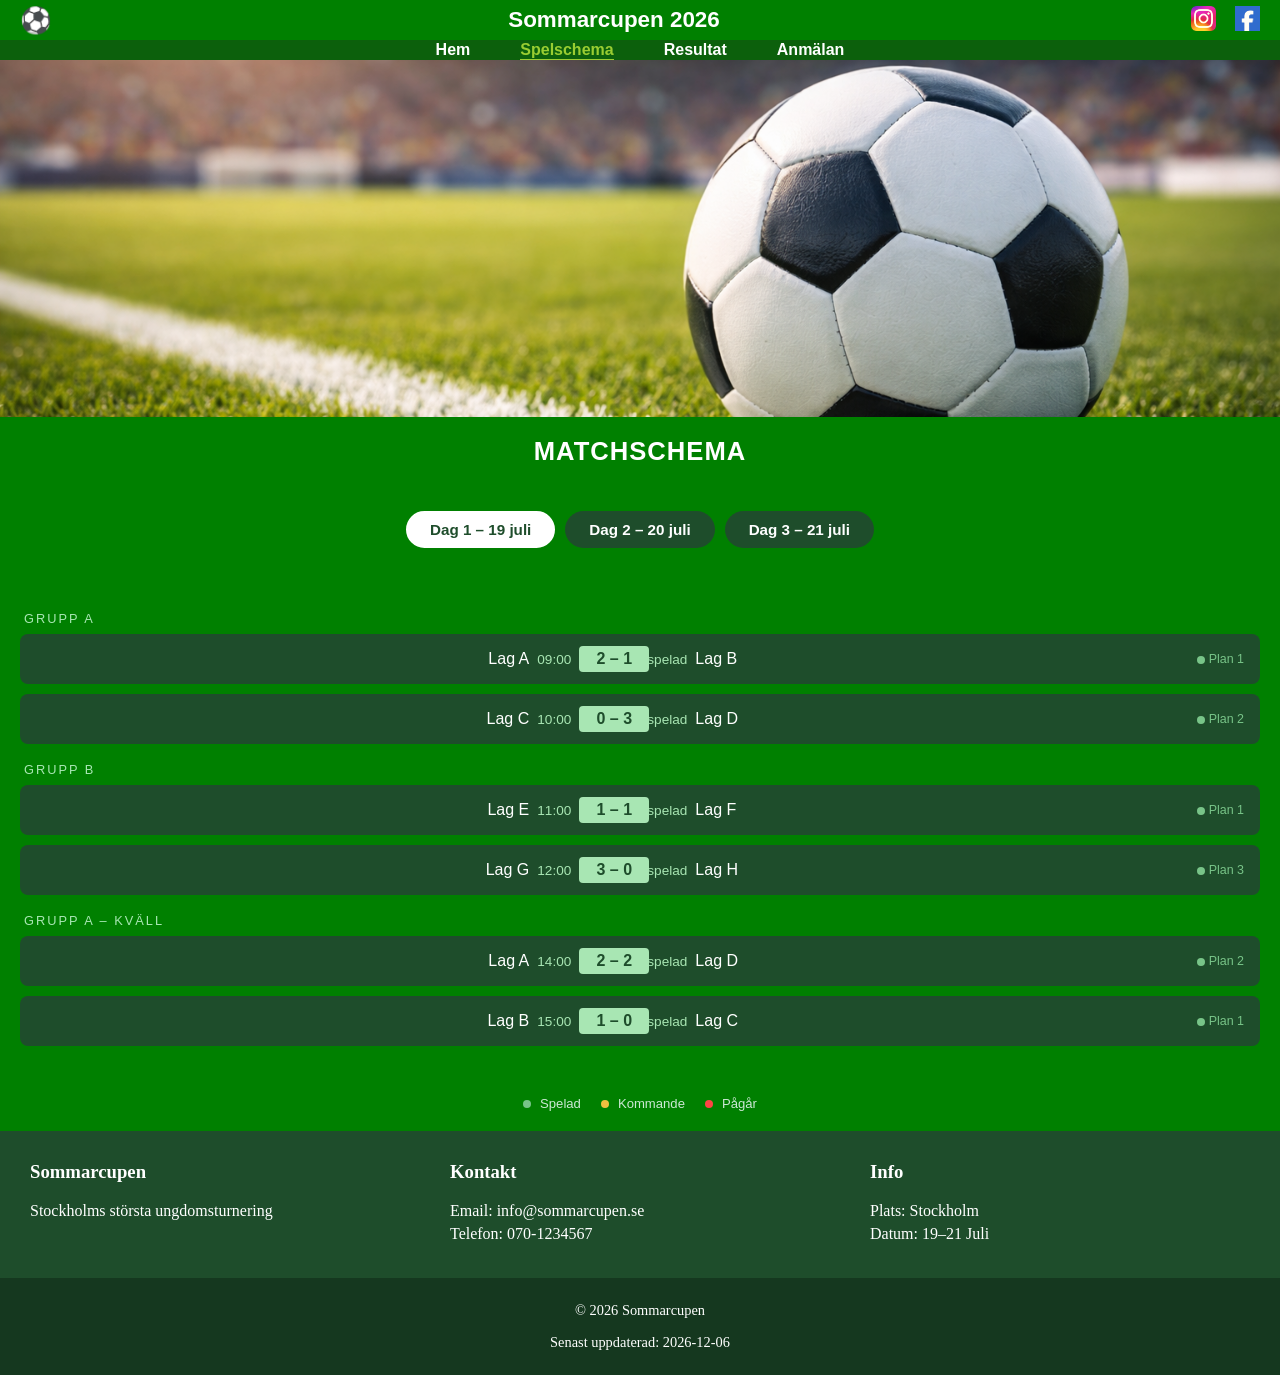
==== schema.html @ 9f5ed7e9 "sidan 2" ====
<!DOCTYPE html>
<html lang="sv">
<head>
  <meta charset="UTF-8">
  <meta name="viewport" content="width=device-width, initial-scale=1.0">
  <link rel="stylesheet" href="css/style.css">
  <link rel="stylesheet" href="css/schema.css">
  <title>Spelschema – Sommarcupen 2026</title>
</head>
<body>
<div id="container">

  <header>
    <div class="logo">⚽</div>
    <h1>Sommarcupen 2026</h1>
    <div class="social">
      <img src="img/Instagram_logo_2022.svg.webp" alt="Instagram">
      <img src="img/unnamed.webp" alt="Social">
    </div>
  </header>

  <nav>
    <ul>
      <li><a href="index.html">Hem</a></li>
      <li><a href="schema.html" class="active">Spelschema</a></li>
      <li><a href="resultat.html">Resultat</a></li>
      <li><a href="anmalan.html">Anmälan</a></li>
    </ul>
  </nav>

  <main>
    
  </main>

  <section class="info-section">
    <h2 class="schema-title">Matchschema</h2>

    <div class="tabs">
      <button class="tab-btn active" data-day="dag1">Dag 1 – 19 juli</button>
      <button class="tab-btn"        data-day="dag2">Dag 2 – 20 juli</button>
      <button class="tab-btn"        data-day="dag3">Dag 3 – 21 juli</button>
    </div>

    
    <div id="dag1" class="day-panel visible">

      <p class="group-label">Grupp A</p>

      <div class="match-row">
        <span class="team-home">Lag A</span>
        <span class="match-time">09:00</span>
        <span class="score-badge">2 – 1</span>
        <span class="match-time">spelad</span>
        <span class="team-away">Lag B</span>
        <span class="field-badge"><span class="status played"></span>Plan 1</span>
      </div>

      <div class="match-row">
        <span class="team-home">Lag C</span>
        <span class="match-time">10:00</span>
        <span class="score-badge">0 – 3</span>
        <span class="match-time">spelad</span>
        <span class="team-away">Lag D</span>
        <span class="field-badge"><span class="status played"></span>Plan 2</span>
      </div>

      <p class="group-label">Grupp B</p>

      <div class="match-row">
        <span class="team-home">Lag E</span>
        <span class="match-time">11:00</span>
        <span class="score-badge">1 – 1</span>
        <span class="match-time">spelad</span>
        <span class="team-away">Lag F</span>
        <span class="field-badge"><span class="status played"></span>Plan 1</span>
      </div>

      <div class="match-row">
        <span class="team-home">Lag G</span>
        <span class="match-time">12:00</span>
        <span class="score-badge">3 – 0</span>
        <span class="match-time">spelad</span>
        <span class="team-away">Lag H</span>
        <span class="field-badge"><span class="status played"></span>Plan 3</span>
      </div>

      <p class="group-label">Grupp A – kväll</p>

      <div class="match-row">
        <span class="team-home">Lag A</span>
        <span class="match-time">14:00</span>
        <span class="score-badge">2 – 2</span>
        <span class="match-time">spelad</span>
        <span class="team-away">Lag D</span>
        <span class="field-badge"><span class="status played"></span>Plan 2</span>
      </div>

      <div class="match-row">
        <span class="team-home">Lag B</span>
        <span class="match-time">15:00</span>
        <span class="score-badge">1 – 0</span>
        <span class="match-time">spelad</span>
        <span class="team-away">Lag C</span>
        <span class="field-badge"><span class="status played"></span>Plan 1</span>
      </div>

    </div>

    <div id="dag2" class="day-panel">

      <p class="group-label">Grupp B – fortsättning</p>

      <div class="match-row">
        <span class="team-home">Lag E</span>
        <span class="match-time">09:00</span>
        <span class="vs-badge">vs</span>
        <span class="match-time">kommande</span>
        <span class="team-away">Lag H</span>
        <span class="field-badge"><span class="status upcoming"></span>Plan 3</span>
      </div>

      <div class="match-row">
        <span class="team-home">Lag F</span>
        <span class="match-time">10:00</span>
        <span class="vs-badge">vs</span>
        <span class="match-time">kommande</span>
        <span class="team-away">Lag G</span>
        <span class="field-badge"><span class="status upcoming"></span>Plan 1</span>
      </div>

      <p class="group-label">Kvartsfinaler</p>

      <div class="match-row">
        <span class="team-home">Etta Grupp A</span>
        <span class="match-time">13:00</span>
        <span class="vs-badge">vs</span>
        <span class="match-time">kommande</span>
        <span class="team-away">Tvåa Grupp B</span>
        <span class="field-badge"><span class="status upcoming"></span>Plan 2</span>
      </div>

      <div class="match-row">
        <span class="team-home">Etta Grupp B</span>
        <span class="match-time">14:00</span>
        <span class="vs-badge">vs</span>
        <span class="match-time">kommande</span>
        <span class="team-away">Tvåa Grupp A</span>
        <span class="field-badge"><span class="status upcoming"></span>Plan 3</span>
      </div>

      <div class="match-row">
        <span class="team-home">Trea Grupp A</span>
        <span class="match-time">15:00</span>
        <span class="vs-badge">vs</span>
        <span class="match-time">kommande</span>
        <span class="team-away">Trea Grupp B</span>
        <span class="field-badge"><span class="status upcoming"></span>Plan 1</span>
      </div>

    </div>

   
    <div id="dag3" class="day-panel">

      <p class="group-label">Semifinaler</p>

      <div class="match-row">
        <span class="team-home">Semifinal 1</span>
        <span class="match-time">10:00</span>
        <span class="vs-badge">vs</span>
        <span class="match-time">kommande</span>
        <span class="team-away">Semifinal 2</span>
        <span class="field-badge"><span class="status upcoming"></span>Plan 1</span>
      </div>

      <div class="match-row">
        <span class="team-home">Semifinal 3</span>
        <span class="match-time">11:30</span>
        <span class="vs-badge">vs</span>
        <span class="match-time">kommande</span>
        <span class="team-away">Semifinal 4</span>
        <span class="field-badge"><span class="status upcoming"></span>Plan 2</span>
      </div>

      <p class="group-label">Bronsmatch &amp; Final</p>

      <div class="match-row">
        <span class="team-home">Bronsmatch</span>
        <span class="match-time">14:00</span>
        <span class="vs-badge">vs</span>
        <span class="match-time">kommande</span>
        <span class="team-away">Bronsmatch</span>
        <span class="field-badge"><span class="status upcoming"></span>Plan 3</span>
      </div>

      <div class="match-row final-row">
        <span class="team-home">🏆 Final</span>
        <span class="match-time">16:00</span>
        <span class="vs-badge vs-final">vs</span>
        <span class="match-time">kommande</span>
        <span class="team-away">Final 🏆</span>
        <span class="field-badge"><span class="status upcoming"></span>Huvudplan</span>
      </div>

    </div>

    <div class="legend">
      <div class="legend-item"><span class="status played"></span> Spelad</div>
      <div class="legend-item"><span class="status upcoming"></span> Kommande</div>
      <div class="legend-item"><span class="status live"></span> Pågår</div>
    </div>

  </section>

  <footer>
    <div class="footer-container">
      <div class="footer-section">
        <h3>Sommarcupen</h3>
        <p>Stockholms största ungdomsturnering</p>
      </div>
      <div class="footer-section">
        <h3>Kontakt</h3>
        <p>Email: info@sommarcupen.se</p>
        <p>Telefon: 070-1234567</p>
      </div>
      <div class="footer-section">
        <h3>Info</h3>
        <p>Plats: Stockholm</p>
        <p>Datum: 19–21 Juli</p>
      </div>
    </div>
    <div class="footer-bottom">
      <p>© <span id="year"></span> Sommarcupen</p>
      <p>Senast uppdaterad: <span id="updated"></span></p>
    </div>
  </footer>

</div>
<script src="js/main.js"></script>
</body>
</html>
---- css/style.css ----
html, body {
    margin: 0;
    padding: 0;
}

img {
    filter: sepia(40%) saturate(120%);
}


#container {
    display: grid;
    min-height: 100vh;
    grid-template-columns: 1fr 1fr 1fr;
    grid-template-rows: 40px 20px 1fr 2fr 20px;
    grid-template-areas:
        'he1 he1 he1'
        'nv  nv  nv'
        'mn  mn  mn'
        'se  se  se'
        'fo  fo  fo';
}



header {
    grid-area: he1;
    display: flex;
    justify-content: space-between;
    align-items: center;
    padding: 0 20px;
    background-color: green;
    color: white;
}

header h1 {
    margin: 0;
    font-size: 1.4rem;
    font-family: 'Franklin Gothic Medium', 'Arial Narrow', Arial, sans-serif;
}

.logo {
    font-size: 1.6rem;
}

.social img {
    width: 25px;
    height: auto;
    margin-left: 15px;
}



nav {
    grid-area: nv;
    background-color: rgb(12, 96, 12);
    display: flex;
    align-items: center;
}

nav ul {
    list-style: none;
    display: flex;
    justify-content: center;
    width: 100%;
    margin: 0;
    padding: 0;
}

nav li {
    margin: 0 25px;
}

nav a {
    text-decoration: none;
    color: white;
    font-weight: bold;
    transition: 0.3s;
    font-family: 'Franklin Gothic Medium', 'Arial Narrow', Arial, sans-serif;
}

nav a:hover {
    color: yellowgreen;
}

nav a.active {
    color: yellowgreen;
    border-bottom: 2px solid yellowgreen;
    padding-bottom: 1px;
}



main {
    grid-area: mn;
    display: flex;
    align-items: center;
    justify-content: center;
    position: relative;
    background-image: url(/img/ChatGPT\ Image\ 23\ feb.\ 2026\ 13_35_13.png);
    background-repeat: no-repeat;
    background-size: cover;
    background-position: center;
    min-height: 300px;
}



.hero-text {
    position: relative;
    z-index: 1;
    text-align: center;
    color: white;
    font-family: 'Franklin Gothic Medium', 'Arial Narrow', Arial, sans-serif;
}

.hero-text h2 {
    margin: 0 0 6px;
    font-size: 2rem;
    letter-spacing: 1px;
    text-shadow: 0 2px 8px rgba(0, 0, 0, 0.7);
}

.hero-text p {
    margin: 0;
    font-size: 1rem;
    opacity: 0.9;
}



section {
    grid-area: se;
    gap: 20px;
    padding: 20px;
    font-family: 'Franklin Gothic Medium', 'Arial Narrow', Arial, sans-serif;
}

.info-section {
    display: grid;
    gap: 20px;
    padding: 20px;
    background-color: green;
}

.top-sections {
    display: grid;
    grid-template-columns: repeat(3, 1fr);
    gap: 20px;
}

.bottom-sections {
    display: grid;
    grid-template-columns: repeat(2, 1fr);
    gap: 20px;
}



.card {
    background: #dce9d6;
    padding: 20px;
    border-radius: 8px;
    text-align: center;
    color: #1e4d2b;
    box-shadow: 0 5px 15px rgba(0, 0, 0, 0.1);
    transition: 0.3s;
}

.card:hover {
    transform: translateY(-5px);
}

.card h2 {
    margin-top: 0;
}

.highlight {
    background: #dce9d6;
    border-radius: 12px;
    padding: 25px;
}

.highlight h2 {
    margin-bottom: 15px;
    color: #1e4d2b;
}

.date {
    font-weight: bold;
    margin-bottom: 10px;
    color: #1e4d2b;
}

.match {
    background: #1e4d2b;
    color: white;
    padding: 10px;
    border-radius: 6px;
    display: flex;
    justify-content: space-between;
    margin-bottom: 10px;
}

.btn {
    display: inline-block;
    background: linear-gradient(to bottom, green, rgb(0, 90, 0));
    color: white;
    padding: 20px 30px;
    border-radius: 6px;
    text-decoration: none;
    font-weight: bold;
    transition: 0.3s;
}

.btn:hover {
    background: linear-gradient(to bottom, red, rgba(255, 0, 0, 0.539));
}





.schema-title {
    text-align: center;
    color: white;
    font-size: 1.6rem;
    margin: 0 0 25px;
    letter-spacing: 1px;
    text-transform: uppercase;
    font-family: 'Franklin Gothic Medium', 'Arial Narrow', Arial, sans-serif;
}


.tabs {
    display: flex;
    justify-content: center;
    gap: 10px;
    margin-bottom: 25px;
    flex-wrap: wrap;
}

.tab-btn {
    background: #1e4d2b;
    color: white;
    border: 2px solid transparent;
    padding: 8px 22px;
    border-radius: 25px;
    cursor: pointer;
    font-family: 'Franklin Gothic Medium', 'Arial Narrow', Arial, sans-serif;
    font-size: 0.95rem;
    font-weight: bold;
    transition: 0.25s;
}

.tab-btn:hover {
    background: #2d6e3e;
}

.tab-btn.active {
    background: white;
    color: #1e4d2b;
    border-color: white;
}


.day-panel {
    display: none;
}

.day-panel.visible {
    display: block;
}

.group-label {
    color: #a8e6b3;
    font-size: 0.8rem;
    text-transform: uppercase;
    letter-spacing: 2px;
    margin: 18px 0 8px 4px;
    font-family: 'Franklin Gothic Medium', 'Arial Narrow', Arial, sans-serif;
}


.match-row {
    background: #1e4d2b;
    border-radius: 8px;
    padding: 12px 16px;
    margin-bottom: 10px;
    display: grid;
    grid-template-columns: 1fr auto 60px auto 1fr auto;
    align-items: center;
    gap: 8px;

    font-family: 'Franklin Gothic Medium', 'Arial Narrow', Arial, sans-serif;
}

.match-row:hover {
    background: #25613a;
    transform: translateX(3px);
}

.final-row {
    border: 2px solid #a8e6b3;
}


.team-home {
    color: white;
    font-size: 1rem;
    text-align: right;
}

.team-away {
    color: white;
    font-size: 1rem;
    text-align: left;
}


.vs-badge {
    background: green;
    color: white;
    font-size: 0.75rem;
    font-weight: bold;
    padding: 4px 8px;
    border-radius: 4px;
    text-align: center;
    min-width: 30px;
}

.vs-final {
    background: #a8e6b3;
    color: #1e4d2b;
}

.score-badge {
    background: #a8e6b3;
    color: #1e4d2b;
    font-size: 1rem;
    font-weight: bold;
    padding: 4px 10px;
    border-radius: 4px;
    text-align: center;
    min-width: 50px;
}

.match-time {
    color: #a8e6b3;
    font-size: 0.85rem;
    white-space: nowrap;
}

.field-badge {
    color: #78c488;
    font-size: 0.78rem;
    text-align: right;
    white-space: nowrap;
}


.status {
    display: inline-block;
    width: 8px;
    height: 8px;
    border-radius: 50%;
    margin-right: 4px;
    vertical-align: middle;
}

.status.played   { background: #78c488; }
.status.upcoming { background: #f0c040; }
.status.live     { background: #ff4444; animation: blink 1s infinite; }

@keyframes blink {
    0%, 100% { opacity: 1; }
    50%       { opacity: 0.3; }
}


.legend {
    display: flex;
    gap: 20px;
    justify-content: center;
    margin-top: 20px;
    flex-wrap: wrap;
}

.legend-item {
    color: #cce8d4;
    font-size: 0.82rem;
    display: flex;
    align-items: center;
    gap: 5px;
    font-family: 'Franklin Gothic Medium', 'Arial Narrow', Arial, sans-serif;
}



footer {
    grid-area: fo;
    background-color: #1e4d2b;
    color: white;
}

.footer-container {
    display: grid;
    grid-template-columns: repeat(3, 1fr);
    gap: 40px;
    padding: 30px;
    background-color: #1e4d2b;
}

.footer-section h3 {
    margin-top: 0;
}

.footer-section p {
    margin: 5px 0;
}

.footer-bottom {
    text-align: center;
    padding: 10px;
    background-color: #15381f;
    font-size: 0.9rem;
}



@media (max-width: 768px) {
    .image-row    { display: none; }
    .bottom-sections { display: none; }

    .top-sections {
        grid-template-columns: 1fr;
    }

    .match-row {
        grid-template-columns: 1fr auto 50px auto 1fr;
        font-size: 0.9rem;
    }

    .field-badge { display: none; }

    .footer-container {
        grid-template-columns: 1fr;
        gap: 15px;
    }
}

@media (max-width: 480px) {
    .match-row {
        grid-template-columns: 1fr 40px 1fr;
        gap: 4px;
    }

    .match-time { display: none; }

    .team-home,
    .team-away  { font-size: 0.85rem; }
}
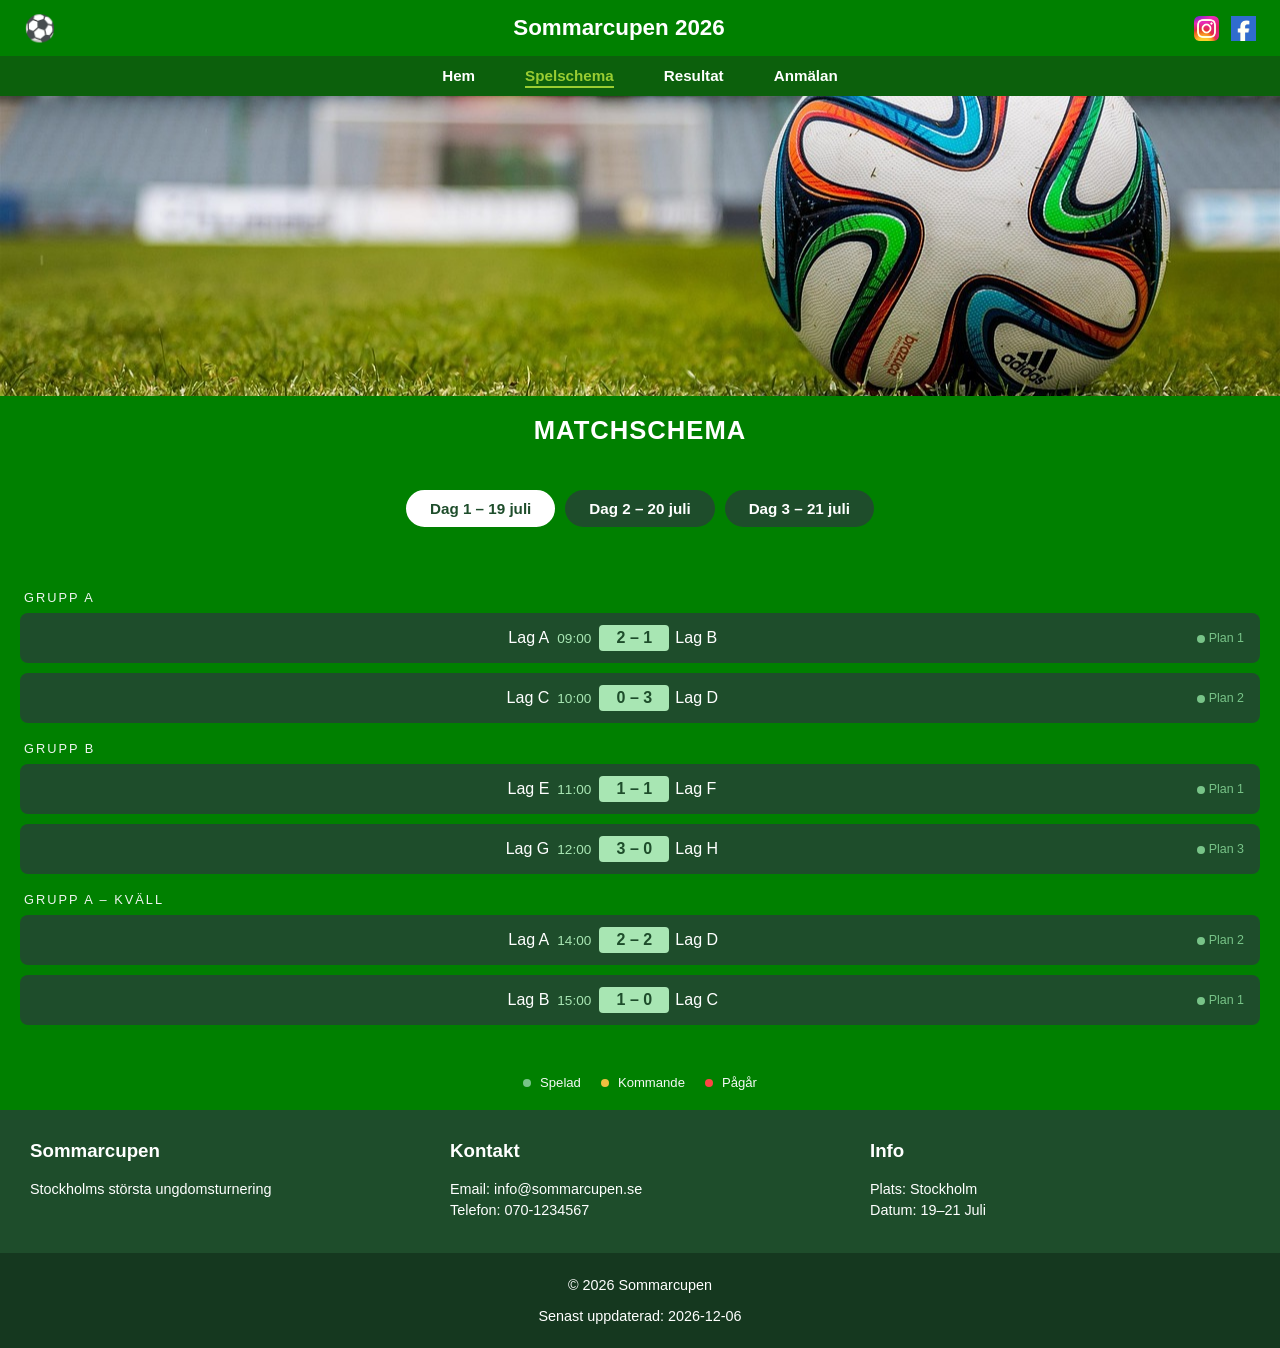
==== commit edc163bd: "inlämning" ====
--- a/schema.html
+++ b/schema.html
@@ -4,11 +4,11 @@
   <meta charset="UTF-8">
   <meta name="viewport" content="width=device-width, initial-scale=1.0">
   <link rel="stylesheet" href="css/style.css">
-  <link rel="stylesheet" href="css/schema.css">
   <title>Spelschema – Sommarcupen 2026</title>
 </head>
 <body>
 <div id="container">
+
 
   <header>
     <div class="logo">⚽</div>
@@ -19,190 +19,219 @@
     </div>
   </header>
 
+
   <nav>
     <ul>
-      <li><a href="index.html">Hem</a></li>
-      <li><a href="schema.html" class="active">Spelschema</a></li>
-      <li><a href="resultat.html">Resultat</a></li>
-      <li><a href="anmalan.html">Anmälan</a></li>
+      <li><a href="index.html"><span class="nav-emoji">🏠</span><span class="nav-label">Hem</span></a></li>
+      <li><a href="schema.html" class="active"><span class="nav-emoji">📅</span><span class="nav-label">Spelschema</span></a></li>
+      <li><a href="resultat.html"><span class="nav-emoji">📊</span><span class="nav-label">Resultat</span></a></li>
+      <li><a href="anmalan.html"><span class="nav-emoji">✍️</span><span class="nav-label">Anmälan</span></a></li>
     </ul>
   </nav>
 
-  <main>
-    
-  </main>
+
+  <main style="background-image: url(img/ball-488718_1280.jpg);"></main>
+
 
   <section class="info-section">
     <h2 class="schema-title">Matchschema</h2>
 
+
     <div class="tabs">
       <button class="tab-btn active" data-day="dag1">Dag 1 – 19 juli</button>
-      <button class="tab-btn"        data-day="dag2">Dag 2 – 20 juli</button>
-      <button class="tab-btn"        data-day="dag3">Dag 3 – 21 juli</button>
-    </div>
-
-    
+      <button class="tab-btn" data-day="dag2">Dag 2 – 20 juli</button>
+      <button class="tab-btn" data-day="dag3">Dag 3 – 21 juli</button>
+    </div>
+
+
     <div id="dag1" class="day-panel visible">
 
+
       <p class="group-label">Grupp A</p>
+
 
       <div class="match-row">
         <span class="team-home">Lag A</span>
         <span class="match-time">09:00</span>
         <span class="score-badge">2 – 1</span>
-        <span class="match-time">spelad</span>
+        <span class="match-time"></span>
         <span class="team-away">Lag B</span>
         <span class="field-badge"><span class="status played"></span>Plan 1</span>
       </div>
+
 
       <div class="match-row">
         <span class="team-home">Lag C</span>
         <span class="match-time">10:00</span>
         <span class="score-badge">0 – 3</span>
-        <span class="match-time">spelad</span>
+        <span class="match-time"></span>
         <span class="team-away">Lag D</span>
         <span class="field-badge"><span class="status played"></span>Plan 2</span>
       </div>
 
+
       <p class="group-label">Grupp B</p>
+
 
       <div class="match-row">
         <span class="team-home">Lag E</span>
         <span class="match-time">11:00</span>
         <span class="score-badge">1 – 1</span>
-        <span class="match-time">spelad</span>
+        <span class="match-time"></span>
         <span class="team-away">Lag F</span>
         <span class="field-badge"><span class="status played"></span>Plan 1</span>
       </div>
+
 
       <div class="match-row">
         <span class="team-home">Lag G</span>
         <span class="match-time">12:00</span>
         <span class="score-badge">3 – 0</span>
-        <span class="match-time">spelad</span>
+        <span class="match-time"></span>
         <span class="team-away">Lag H</span>
         <span class="field-badge"><span class="status played"></span>Plan 3</span>
       </div>
 
+
       <p class="group-label">Grupp A – kväll</p>
+
 
       <div class="match-row">
         <span class="team-home">Lag A</span>
         <span class="match-time">14:00</span>
         <span class="score-badge">2 – 2</span>
-        <span class="match-time">spelad</span>
+        <span class="match-time"></span>
         <span class="team-away">Lag D</span>
         <span class="field-badge"><span class="status played"></span>Plan 2</span>
       </div>
+
 
       <div class="match-row">
         <span class="team-home">Lag B</span>
         <span class="match-time">15:00</span>
         <span class="score-badge">1 – 0</span>
-        <span class="match-time">spelad</span>
+        <span class="match-time"></span>
         <span class="team-away">Lag C</span>
         <span class="field-badge"><span class="status played"></span>Plan 1</span>
       </div>
 
-    </div>
+
+    </div>
+
 
     <div id="dag2" class="day-panel">
 
+
       <p class="group-label">Grupp B – fortsättning</p>
+
 
       <div class="match-row">
         <span class="team-home">Lag E</span>
         <span class="match-time">09:00</span>
         <span class="vs-badge">vs</span>
-        <span class="match-time">kommande</span>
+        <span class="match-time"></span>
         <span class="team-away">Lag H</span>
         <span class="field-badge"><span class="status upcoming"></span>Plan 3</span>
       </div>
 
+
       <div class="match-row">
         <span class="team-home">Lag F</span>
         <span class="match-time">10:00</span>
         <span class="vs-badge">vs</span>
-        <span class="match-time">kommande</span>
+        <span class="match-time"></span>
         <span class="team-away">Lag G</span>
         <span class="field-badge"><span class="status upcoming"></span>Plan 1</span>
       </div>
 
+
       <p class="group-label">Kvartsfinaler</p>
+
 
       <div class="match-row">
         <span class="team-home">Etta Grupp A</span>
         <span class="match-time">13:00</span>
         <span class="vs-badge">vs</span>
-        <span class="match-time">kommande</span>
+        <span class="match-time"></span>
         <span class="team-away">Tvåa Grupp B</span>
         <span class="field-badge"><span class="status upcoming"></span>Plan 2</span>
       </div>
 
+
       <div class="match-row">
         <span class="team-home">Etta Grupp B</span>
         <span class="match-time">14:00</span>
         <span class="vs-badge">vs</span>
-        <span class="match-time">kommande</span>
+        <span class="match-time"></span>
         <span class="team-away">Tvåa Grupp A</span>
         <span class="field-badge"><span class="status upcoming"></span>Plan 3</span>
       </div>
 
+
       <div class="match-row">
         <span class="team-home">Trea Grupp A</span>
         <span class="match-time">15:00</span>
         <span class="vs-badge">vs</span>
-        <span class="match-time">kommande</span>
+        <span class="match-time"></span>
         <span class="team-away">Trea Grupp B</span>
         <span class="field-badge"><span class="status upcoming"></span>Plan 1</span>
       </div>
 
-    </div>
-
-   
+
+    </div>
+
+
     <div id="dag3" class="day-panel">
 
+
       <p class="group-label">Semifinaler</p>
+
 
       <div class="match-row">
         <span class="team-home">Semifinal 1</span>
         <span class="match-time">10:00</span>
         <span class="vs-badge">vs</span>
-        <span class="match-time">kommande</span>
+        <span class="match-time"></span>
         <span class="team-away">Semifinal 2</span>
         <span class="field-badge"><span class="status upcoming"></span>Plan 1</span>
       </div>
 
+
       <div class="match-row">
         <span class="team-home">Semifinal 3</span>
         <span class="match-time">11:30</span>
         <span class="vs-badge">vs</span>
-        <span class="match-time">kommande</span>
+        <span class="match-time"></span>
         <span class="team-away">Semifinal 4</span>
         <span class="field-badge"><span class="status upcoming"></span>Plan 2</span>
       </div>
 
+
       <p class="group-label">Bronsmatch &amp; Final</p>
+
 
       <div class="match-row">
         <span class="team-home">Bronsmatch</span>
         <span class="match-time">14:00</span>
         <span class="vs-badge">vs</span>
-        <span class="match-time">kommande</span>
+        <span class="match-time"></span>
         <span class="team-away">Bronsmatch</span>
         <span class="field-badge"><span class="status upcoming"></span>Plan 3</span>
       </div>
+
 
       <div class="match-row final-row">
         <span class="team-home">🏆 Final</span>
         <span class="match-time">16:00</span>
         <span class="vs-badge vs-final">vs</span>
-        <span class="match-time">kommande</span>
+        <span class="match-time"></span>
         <span class="team-away">Final 🏆</span>
         <span class="field-badge"><span class="status upcoming"></span>Huvudplan</span>
       </div>
 
-    </div>
+
+    </div>
+
 
     <div class="legend">
       <div class="legend-item"><span class="status played"></span> Spelad</div>
@@ -210,7 +239,9 @@
       <div class="legend-item"><span class="status live"></span> Pågår</div>
     </div>
 
+
   </section>
+
 
   <footer>
     <div class="footer-container">
@@ -235,7 +266,8 @@
     </div>
   </footer>
 
+
 </div>
 <script src="js/main.js"></script>
 </body>
-</html>+</html>
--- a/css/style.css
+++ b/css/style.css
@@ -1,463 +1,856 @@
 
-html, body {
-    margin: 0;
-    padding: 0;
-}
-
-img {
-    filter: sepia(40%) saturate(120%);
-}
-
-
-#container {
-    display: grid;
-    min-height: 100vh;
-    grid-template-columns: 1fr 1fr 1fr;
-    grid-template-rows: 40px 20px 1fr 2fr 20px;
-    grid-template-areas:
-        'he1 he1 he1'
-        'nv  nv  nv'
-        'mn  mn  mn'
-        'se  se  se'
-        'fo  fo  fo';
-}
-
-
-
-header {
-    grid-area: he1;
-    display: flex;
-    justify-content: space-between;
-    align-items: center;
-    padding: 0 20px;
-    background-color: green;
-    color: white;
-}
-
-header h1 {
-    margin: 0;
-    font-size: 1.4rem;
-    font-family: 'Franklin Gothic Medium', 'Arial Narrow', Arial, sans-serif;
-}
-
-.logo {
-    font-size: 1.6rem;
-}
-
-.social img {
-    width: 25px;
-    height: auto;
-    margin-left: 15px;
-}
-
-
-
-nav {
-    grid-area: nv;
-    background-color: rgb(12, 96, 12);
-    display: flex;
-    align-items: center;
-}
-
-nav ul {
-    list-style: none;
-    display: flex;
-    justify-content: center;
-    width: 100%;
-    margin: 0;
-    padding: 0;
-}
-
-nav li {
-    margin: 0 25px;
-}
-
-nav a {
-    text-decoration: none;
-    color: white;
-    font-weight: bold;
-    transition: 0.3s;
-    font-family: 'Franklin Gothic Medium', 'Arial Narrow', Arial, sans-serif;
-}
-
-nav a:hover {
-    color: yellowgreen;
-}
-
-nav a.active {
-    color: yellowgreen;
-    border-bottom: 2px solid yellowgreen;
-    padding-bottom: 1px;
-}
-
-
-
-main {
-    grid-area: mn;
-    display: flex;
-    align-items: center;
-    justify-content: center;
-    position: relative;
-    background-image: url(/img/ChatGPT\ Image\ 23\ feb.\ 2026\ 13_35_13.png);
-    background-repeat: no-repeat;
-    background-size: cover;
-    background-position: center;
-    min-height: 300px;
-}
-
-
-
-.hero-text {
-    position: relative;
-    z-index: 1;
-    text-align: center;
-    color: white;
-    font-family: 'Franklin Gothic Medium', 'Arial Narrow', Arial, sans-serif;
-}
-
-.hero-text h2 {
-    margin: 0 0 6px;
-    font-size: 2rem;
-    letter-spacing: 1px;
-    text-shadow: 0 2px 8px rgba(0, 0, 0, 0.7);
-}
-
-.hero-text p {
-    margin: 0;
-    font-size: 1rem;
-    opacity: 0.9;
-}
-
-
-
-section {
-    grid-area: se;
-    gap: 20px;
-    padding: 20px;
-    font-family: 'Franklin Gothic Medium', 'Arial Narrow', Arial, sans-serif;
-}
-
-.info-section {
-    display: grid;
-    gap: 20px;
-    padding: 20px;
-    background-color: green;
-}
-
-.top-sections {
-    display: grid;
-    grid-template-columns: repeat(3, 1fr);
-    gap: 20px;
-}
-
-.bottom-sections {
-    display: grid;
-    grid-template-columns: repeat(2, 1fr);
-    gap: 20px;
-}
-
-
-
-.card {
-    background: #dce9d6;
-    padding: 20px;
-    border-radius: 8px;
-    text-align: center;
-    color: #1e4d2b;
-    box-shadow: 0 5px 15px rgba(0, 0, 0, 0.1);
-    transition: 0.3s;
-}
-
-.card:hover {
-    transform: translateY(-5px);
-}
-
-.card h2 {
-    margin-top: 0;
-}
-
-.highlight {
-    background: #dce9d6;
-    border-radius: 12px;
-    padding: 25px;
-}
-
-.highlight h2 {
-    margin-bottom: 15px;
-    color: #1e4d2b;
-}
-
-.date {
-    font-weight: bold;
-    margin-bottom: 10px;
-    color: #1e4d2b;
-}
-
-.match {
-    background: #1e4d2b;
-    color: white;
-    padding: 10px;
-    border-radius: 6px;
-    display: flex;
-    justify-content: space-between;
-    margin-bottom: 10px;
-}
-
-.btn {
-    display: inline-block;
-    background: linear-gradient(to bottom, green, rgb(0, 90, 0));
-    color: white;
-    padding: 20px 30px;
-    border-radius: 6px;
-    text-decoration: none;
-    font-weight: bold;
-    transition: 0.3s;
-}
-
-.btn:hover {
-    background: linear-gradient(to bottom, red, rgba(255, 0, 0, 0.539));
-}
-
-
-
-
-
-.schema-title {
-    text-align: center;
-    color: white;
-    font-size: 1.6rem;
-    margin: 0 0 25px;
-    letter-spacing: 1px;
-    text-transform: uppercase;
-    font-family: 'Franklin Gothic Medium', 'Arial Narrow', Arial, sans-serif;
-}
-
-
-.tabs {
-    display: flex;
-    justify-content: center;
-    gap: 10px;
-    margin-bottom: 25px;
-    flex-wrap: wrap;
-}
-
-.tab-btn {
-    background: #1e4d2b;
-    color: white;
-    border: 2px solid transparent;
-    padding: 8px 22px;
-    border-radius: 25px;
-    cursor: pointer;
-    font-family: 'Franklin Gothic Medium', 'Arial Narrow', Arial, sans-serif;
-    font-size: 0.95rem;
-    font-weight: bold;
-    transition: 0.25s;
-}
-
-.tab-btn:hover {
-    background: #2d6e3e;
-}
-
-.tab-btn.active {
-    background: white;
-    color: #1e4d2b;
-    border-color: white;
-}
-
-
-.day-panel {
-    display: none;
-}
-
-.day-panel.visible {
-    display: block;
-}
-
-.group-label {
-    color: #a8e6b3;
-    font-size: 0.8rem;
-    text-transform: uppercase;
-    letter-spacing: 2px;
-    margin: 18px 0 8px 4px;
-    font-family: 'Franklin Gothic Medium', 'Arial Narrow', Arial, sans-serif;
-}
-
-
-.match-row {
-    background: #1e4d2b;
-    border-radius: 8px;
-    padding: 12px 16px;
-    margin-bottom: 10px;
-    display: grid;
-    grid-template-columns: 1fr auto 60px auto 1fr auto;
-    align-items: center;
-    gap: 8px;
-
-    font-family: 'Franklin Gothic Medium', 'Arial Narrow', Arial, sans-serif;
-}
-
-.match-row:hover {
-    background: #25613a;
-    transform: translateX(3px);
-}
-
-.final-row {
-    border: 2px solid #a8e6b3;
-}
-
-
-.team-home {
-    color: white;
-    font-size: 1rem;
-    text-align: right;
-}
-
-.team-away {
-    color: white;
-    font-size: 1rem;
-    text-align: left;
-}
-
-
-.vs-badge {
-    background: green;
-    color: white;
-    font-size: 0.75rem;
-    font-weight: bold;
-    padding: 4px 8px;
-    border-radius: 4px;
-    text-align: center;
-    min-width: 30px;
-}
-
-.vs-final {
-    background: #a8e6b3;
-    color: #1e4d2b;
-}
-
-.score-badge {
-    background: #a8e6b3;
-    color: #1e4d2b;
-    font-size: 1rem;
-    font-weight: bold;
-    padding: 4px 10px;
-    border-radius: 4px;
-    text-align: center;
-    min-width: 50px;
-}
-
-.match-time {
-    color: #a8e6b3;
-    font-size: 0.85rem;
-    white-space: nowrap;
-}
-
-.field-badge {
-    color: #78c488;
-    font-size: 0.78rem;
-    text-align: right;
-    white-space: nowrap;
-}
-
-
-.status {
-    display: inline-block;
-    width: 8px;
-    height: 8px;
-    border-radius: 50%;
-    margin-right: 4px;
-    vertical-align: middle;
-}
-
-.status.played   { background: #78c488; }
-.status.upcoming { background: #f0c040; }
-.status.live     { background: #ff4444; animation: blink 1s infinite; }
-
-@keyframes blink {
-    0%, 100% { opacity: 1; }
-    50%       { opacity: 0.3; }
-}
-
-
-.legend {
-    display: flex;
-    gap: 20px;
-    justify-content: center;
-    margin-top: 20px;
-    flex-wrap: wrap;
-}
-
-.legend-item {
-    color: #cce8d4;
-    font-size: 0.82rem;
-    display: flex;
-    align-items: center;
-    gap: 5px;
-    font-family: 'Franklin Gothic Medium', 'Arial Narrow', Arial, sans-serif;
-}
-
-
-
-footer {
-    grid-area: fo;
-    background-color: #1e4d2b;
-    color: white;
-}
-
-.footer-container {
-    display: grid;
-    grid-template-columns: repeat(3, 1fr);
-    gap: 40px;
-    padding: 30px;
-    background-color: #1e4d2b;
-}
-
-.footer-section h3 {
-    margin-top: 0;
-}
-
-.footer-section p {
-    margin: 5px 0;
-}
-
-.footer-bottom {
-    text-align: center;
-    padding: 10px;
-    background-color: #15381f;
-    font-size: 0.9rem;
-}
-
-
-
-@media (max-width: 768px) {
-    .image-row    { display: none; }
-    .bottom-sections { display: none; }
+    html, body {
+        margin: 0;
+        padding: 0;
+    }
+
+    img {
+        filter: sepia(40%) saturate(120%);
+    }
+
+    #container {
+        display: grid;
+        min-height: 100vh;
+        grid-template-columns: 1fr;
+        grid-template-rows: auto auto 1fr auto auto;
+        grid-template-areas:
+            'he1'
+            'nv'
+            'mn'
+            'se'
+            'fo';
+    }
+
+
+
+
+    header {
+        grid-area: he1;
+        display: flex;
+        justify-content: space-between;
+        align-items: center;
+        padding: 0 24px;
+        height: 56px;
+        background-color: green;
+        color: white;
+        box-sizing: border-box;
+    }
+
+    header h1 {
+        margin: 0;
+        font-size: 1.4rem;
+        font-family: 'Franklin Gothic Medium', 'Arial Narrow', Arial, sans-serif;
+        white-space: nowrap;
+        overflow: hidden;
+        text-overflow: ellipsis;
+    }
+
+    .logo {
+        font-size: 1.6rem;
+        flex-shrink: 0;
+    }
+
+    .social {
+        display: flex;
+        align-items: center;
+        flex-shrink: 0;
+    }
+
+    .social img {
+        width: 25px;
+        height: auto;
+        margin-left: 12px;
+    }
+
+
+
+
+    nav {
+        grid-area: nv;
+        background-color: rgb(12, 96, 12);
+        display: flex;
+        align-items: center;
+        height: 40px;
+    }
+
+    nav ul {
+        list-style: none;
+        display: flex;
+        justify-content: center;
+        width: 100%;
+        margin: 0;
+        padding: 0;
+    }
+
+    nav li {
+        margin: 0 25px;
+    }
+
+    nav a {
+        text-decoration: none;
+        color: white;
+        font-weight: bold;
+        transition: 0.3s;
+        font-family: 'Franklin Gothic Medium', 'Arial Narrow', Arial, sans-serif;
+        font-size: 0.95rem;
+    }
+
+    nav a:hover {
+        color: yellowgreen;
+    }
+
+    nav a.active {
+        color: yellowgreen;
+        border-bottom: 2px solid yellowgreen;
+        padding-bottom: 2px;
+    }
+
+    nav a .nav-emoji { display: none; }
+    nav a .nav-label { display: inline; }
+
+
+
+
+    main {
+        grid-area: mn;
+        display: flex;
+        align-items: center;
+        justify-content: center;
+        position: relative;
+        background-image: url(/img/123.png);
+        background-repeat: no-repeat;
+        background-size: cover;
+        background-position: center;
+        min-height: 300px;
+    }
+
+    .hero-text {
+        position: relative;
+        z-index: 1;
+        text-align: center;
+        color: white;
+        font-family: 'Franklin Gothic Medium', 'Arial Narrow', Arial, sans-serif;
+        padding: 20px;
+    }
+
+    .hero-text h2 {
+        margin: 0 0 6px;
+        font-size: 2rem;
+        letter-spacing: 1px;
+        text-shadow: 0 2px 8px rgba(0,0,0,0.7);
+    }
+
+    .hero-text p {
+        margin: 0;
+        font-size: 1rem;
+        opacity: 0.9;
+        text-shadow: 0 1px 4px rgba(0,0,0,0.6);
+    }
+
+
+
+
+    section {
+        grid-area: se;
+        font-family: 'Franklin Gothic Medium', 'Arial Narrow', Arial, sans-serif;
+    }
+
+    .info-section {
+        display: grid;
+        gap: 20px;
+        padding: 20px;
+        background-color: green;
+    }
 
     .top-sections {
-        grid-template-columns: 1fr;
+        display: grid;
+        grid-template-columns: repeat(3, 1fr);
+        gap: 20px;
+    }
+
+    .bottom-sections {
+        display: grid;
+        grid-template-columns: repeat(2, 1fr);
+        gap: 20px;
+    }
+
+    .card {
+        background: #dce9d6;
+        padding: 20px;
+        border-radius: 8px;
+        text-align: center;
+        color: #1e4d2b;
+        box-shadow: 0 5px 15px rgba(0,0,0,0.1);
+        transition: 0.3s;
+    }
+
+    .card:hover {
+        transform: translateY(-5px);
+    }
+
+    .card h2 {
+        margin-top: 0;
+    }
+
+    .highlight {
+        background: #dce9d6;
+        border-radius: 12px;
+        padding: 25px;
+    }
+
+    .highlight h2 {
+        margin-bottom: 15px;
+        color: #1e4d2b;
+    }
+
+    .date {
+        font-weight: bold;
+        margin-bottom: 10px;
+        color: #1e4d2b;
+    }
+
+    .match {
+        background: #1e4d2b;
+        color: white;
+        padding: 10px;
+        border-radius: 6px;
+        display: flex;
+        justify-content: space-between;
+        margin-bottom: 10px;
+    }
+
+    .btn {
+        display: inline-block;
+        background: linear-gradient(to bottom, green, rgb(0, 90, 0));
+        color: white;
+        padding: 20px 30px;
+        border-radius: 6px;
+        text-decoration: none;
+        font-weight: bold;
+        transition: 0.3s;
+    }
+
+    .btn:hover {
+        background: linear-gradient(to bottom, red, rgba(255,0,0,0.539));
+    }
+
+
+
+
+    .schema-title {
+        text-align: center;
+        color: white;
+        font-size: 1.6rem;
+        margin: 0 0 25px;
+        letter-spacing: 1px;
+        text-transform: uppercase;
+        font-family: 'Franklin Gothic Medium', 'Arial Narrow', Arial, sans-serif;
+    }
+
+    .tabs {
+        display: flex;
+        justify-content: center;
+        gap: 10px;
+        margin-bottom: 25px;
+        flex-wrap: wrap;
+    }
+
+    .tab-btn {
+        background: #1e4d2b;
+        color: white;
+        border: 2px solid transparent;
+        padding: 8px 22px;
+        border-radius: 25px;
+        cursor: pointer;
+        font-family: 'Franklin Gothic Medium', 'Arial Narrow', Arial, sans-serif;
+        font-size: 0.95rem;
+        font-weight: bold;
+        transition: 0.25s;
+    }
+
+    .tab-btn:hover {
+        background: #2d6e3e;
+    }
+
+    .tab-btn.active {
+        background: white;
+        color: #1e4d2b;
+        border-color: white;
+    }
+
+    .day-panel {
+        display: none;
+    }
+
+    .day-panel.visible {
+        display: block;
+    }
+
+    .group-label {
+        color: #eff4f0;
+        font-size: 0.8rem;
+        text-transform: uppercase;
+        letter-spacing: 2px;
+        margin: 18px 0 8px 4px;
+        font-family: 'Franklin Gothic Medium', 'Arial Narrow', Arial, sans-serif;
     }
 
     .match-row {
-        grid-template-columns: 1fr auto 50px auto 1fr;
+        background: #1e4d2b;
+        border-radius: 8px;
+        padding: 12px 16px;
+        margin-bottom: 10px;
+        display: grid;
+        grid-template-columns: 1fr auto 60px auto 1fr auto;
+        align-items: center;
+        gap: 8px;
+        font-family: 'Franklin Gothic Medium', 'Arial Narrow', Arial, sans-serif;
+        transition: 0.2s;
+    }
+
+    .match-row:hover {
+        background: #25613a;
+        transform: translateX(3px);
+    }
+
+    .final-row {
+        border: 2px solid #a8e6b3;
+    }
+
+    .team-home {
+        color: white;
+        font-size: 1rem;
+        text-align: right;
+    }
+
+    .team-away {
+        color: white;
+        font-size: 1rem;
+        text-align: left;
+    }
+
+    .vs-badge {
+        background: green;
+        color: white;
+        font-size: 0.75rem;
+        font-weight: bold;
+        padding: 4px 8px;
+        border-radius: 4px;
+        text-align: center;
+        min-width: 30px;
+    }
+
+    .vs-final {
+        background: #a8e6b3;
+        color: #1e4d2b;
+    }
+
+    .score-badge {
+        background: #a8e6b3;
+        color: #1e4d2b;
+        font-size: 1rem;
+        font-weight: bold;
+        padding: 4px 10px;
+        border-radius: 4px;
+        text-align: center;
+        min-width: 50px;
+    }
+
+    .match-time {
+        color: #a8e6b3;
+        font-size: 0.85rem;
+        white-space: nowrap;
+    }
+
+    .match-info {
+        display: none;
+    }
+
+    .field-badge {
+        color: #78c488;
+        font-size: 0.78rem;
+        text-align: right;
+        white-space: nowrap;
+    }
+
+    .status {
+        display: inline-block;
+        width: 8px;
+        height: 8px;
+        border-radius: 50%;
+        margin-right: 4px;
+        vertical-align: middle;
+    }
+
+    .status.played   { background: #78c488; }
+    .status.upcoming { background: #f0c040; }
+    .status.live     { background: #ff4444; animation: blink 1s infinite; }
+
+    @keyframes blink {
+        0%, 100% { opacity: 1; }
+        50%       { opacity: 0.3; }
+    }
+
+    .legend {
+        display: flex;
+        gap: 20px;
+        justify-content: center;
+        margin-top: 20px;
+        flex-wrap: wrap;
+    }
+
+    .legend-item {
+        color: #f5f9f6;
+        font-size: 0.82rem;
+        display: flex;
+        align-items: center;
+        gap: 5px;
+        font-family: 'Franklin Gothic Medium', 'Arial Narrow', Arial, sans-serif;
+    }
+
+
+
+    .standings-table {
+        background: #1e4d2b;
+        border-radius: 10px;
+        overflow: hidden;
+        margin-bottom: 20px;
+    }
+
+    .standings-header,
+    .standings-row {
+        display: grid;
+        grid-template-columns: 36px 1fr repeat(6, 40px);
+        align-items: center;
+        padding: 10px 14px;
+        gap: 4px;
+        font-family: 'Franklin Gothic Medium', 'Arial Narrow', Arial, sans-serif;
+    }
+
+    .standings-header {
+        background: #163a20;
+        color: #a8e6b3;
+        font-size: 0.78rem;
+        text-transform: uppercase;
+        letter-spacing: 1px;
+    }
+
+    .standings-row {
+        color: white;
         font-size: 0.9rem;
-    }
-
-    .field-badge { display: none; }
+        border-top: 1px solid rgba(255,255,255,0.06);
+        transition: 0.2s;
+    }
+
+    .standings-row:hover {
+        background: #25613a;
+    }
+
+    .standings-row.gold {
+        background: rgba(212, 175, 55, 0.18);
+    }
+
+    .standings-row.silver {
+        background: rgba(192, 192, 192, 0.12);
+    }
+
+    .col-rank {
+        text-align: center;
+        font-size: 0.9rem;
+    }
+
+    .col-team {
+        font-weight: bold;
+    }
+
+    .col-stat {
+        text-align: center;
+        font-size: 0.85rem;
+        color: #cce8d4;
+    }
+
+    .col-stat.pts {
+        color: #a8e6b3;
+        font-weight: bold;
+        font-size: 1rem;
+    }
+
+
+
+
+    .anmalan-grid {
+        display: grid;
+        grid-template-columns: 280px 1fr;
+        gap: 24px;
+        align-items: start;
+    }
+
+    .anmalan-info {
+        display: flex;
+        flex-direction: column;
+        gap: 10px;
+    }
+
+    .info-card {
+        background: #1e4d2b;
+        border-radius: 10px;
+        padding: 14px 16px;
+        display: flex;
+        align-items: center;
+        gap: 14px;
+        color: white;
+        font-family: 'Franklin Gothic Medium', 'Arial Narrow', Arial, sans-serif;
+        transition: 0.2s;
+    }
+
+    .info-card:hover {
+        background: #25613a;
+        transform: translateX(3px);
+    }
+
+    .info-card-icon {
+        font-size: 1.5rem;
+        flex-shrink: 0;
+        width: 36px;
+        text-align: center;
+    }
+
+    .info-card h3 {
+        margin: 0 0 2px;
+        font-size: 0.75rem;
+        text-transform: uppercase;
+        letter-spacing: 1px;
+        color: #a8e6b3;
+    }
+
+    .info-card p {
+        margin: 0;
+        font-size: 0.92rem;
+    }
+
+    .anmalan-form-wrap {
+        background: #1e4d2b;
+        border-radius: 10px;
+        padding: 24px;
+    }
+
+    .form-group {
+        display: flex;
+        flex-direction: column;
+        gap: 5px;
+        margin-bottom: 14px;
+    }
+
+    .form-group label {
+        color: #a8e6b3;
+        font-size: 0.8rem;
+        text-transform: uppercase;
+        letter-spacing: 1px;
+        font-family: 'Franklin Gothic Medium', 'Arial Narrow', Arial, sans-serif;
+    }
+
+    .form-group input,
+    .form-group select,
+    .form-group textarea {
+        background: #163a20;
+        border: 1px solid #2d6e3e;
+        border-radius: 6px;
+        color: white;
+        padding: 10px 12px;
+        font-family: 'Franklin Gothic Medium', 'Arial Narrow', Arial, sans-serif;
+        font-size: 0.92rem;
+        outline: none;
+        transition: 0.2s;
+        width: 100%;
+        box-sizing: border-box;
+        -webkit-appearance: none;
+        appearance: none;
+    }
+
+    .form-group select {
+        background-image: url("data:image/svg+xml,%3Csvg xmlns='http://www.w3.org/2000/svg' width='12' height='8' viewBox='0 0 12 8'%3E%3Cpath fill='%23a8e6b3' d='M0 0l6 8 6-8z'/%3E%3C/svg%3E");
+        background-repeat: no-repeat;
+        background-position: right 12px center;
+        padding-right: 32px;
+    }
+
+    .form-group input:focus,
+    .form-group select:focus,
+    .form-group textarea:focus {
+        border-color: #78c488;
+        background: #1e4d2b;
+    }
+
+    .form-group input::placeholder,
+    .form-group textarea::placeholder {
+        color: #4a8a5a;
+    }
+
+    .form-group select option {
+        background: #1e4d2b;
+    }
+
+    .form-row {
+        display: grid;
+        grid-template-columns: 1fr 1fr;
+        gap: 14px;
+    }
+
+    .form-check {
+        display: flex;
+        align-items: flex-start;
+        gap: 10px;
+        margin-bottom: 18px;
+        color: #cce8d4;
+        font-size: 0.85rem;
+        font-family: 'Franklin Gothic Medium', 'Arial Narrow', Arial, sans-serif;
+    }
+
+    .form-check input[type="checkbox"] {
+        width: 16px;
+        height: 16px;
+        flex-shrink: 0;
+        margin-top: 2px;
+        accent-color: #78c488;
+    }
+
+    .form-link {
+        color: #a8e6b3;
+    }
+
+    .submit-btn {
+        width: 100%;
+        padding: 14px;
+        background: linear-gradient(to bottom, #3a8a4a, #1e6030);
+        color: white;
+        border: none;
+        border-radius: 8px;
+        font-family: 'Franklin Gothic Medium', 'Arial Narrow', Arial, sans-serif;
+        font-size: 1.05rem;
+        font-weight: bold;
+        cursor: pointer;
+        transition: 0.25s;
+        letter-spacing: 0.5px;
+    }
+
+    .submit-btn:hover {
+        background: linear-gradient(to bottom, #c0392b, #8e1a10);
+        transform: translateY(-2px);
+    }
+
+    .form-success {
+        display: none;
+        margin-top: 16px;
+        background: #163a20;
+        border: 1px solid #78c488;
+        border-radius: 8px;
+        padding: 14px 16px;
+        color: #a8e6b3;
+        font-family: 'Franklin Gothic Medium', 'Arial Narrow', Arial, sans-serif;
+        font-size: 0.92rem;
+        text-align: center;
+    }
+
+    .form-success.visible {
+        display: block;
+        animation: fadeIn 0.4s ease;
+    }
+
+    .input-error {
+        border-color: #ff6b6b !important;
+    }
+
+    .field-error {
+        color: #ff9999;
+        font-size: 0.75rem;
+        margin-top: 3px;
+        display: block;
+        font-family: 'Franklin Gothic Medium', 'Arial Narrow', Arial, sans-serif;
+    }
+
+    @keyframes fadeIn {
+        from { opacity: 0; transform: translateY(6px); }
+        to   { opacity: 1; transform: translateY(0); }
+    }
+
+
+
+
+    footer {
+        grid-area: fo;
+        background-color: #1e4d2b;
+        color: white;
+    }
 
     .footer-container {
-        grid-template-columns: 1fr;
-        gap: 15px;
-    }
-}
-
-@media (max-width: 480px) {
-    .match-row {
-        grid-template-columns: 1fr 40px 1fr;
-        gap: 4px;
-    }
-
-    .match-time { display: none; }
-
-    .team-home,
-    .team-away  { font-size: 0.85rem; }
-}+        display: grid;
+        grid-template-columns: repeat(3, 1fr);
+        gap: 40px;
+        padding: 30px;
+    }
+
+    .footer-section h3 {
+        margin-top: 0;
+        font-family: 'Franklin Gothic Medium', 'Arial Narrow', Arial, sans-serif;
+    }
+
+    .footer-section p {
+        margin: 5px 0;
+        font-family: 'Franklin Gothic Medium', 'Arial Narrow', Arial, sans-serif;
+        font-size: 0.9rem;
+    }
+
+    .footer-bottom {
+        text-align: center;
+        padding: 10px;
+        background-color: #15381f;
+        font-size: 0.9rem;
+        font-family: 'Franklin Gothic Medium', 'Arial Narrow', Arial, sans-serif;
+    }
+
+
+
+
+    @media (max-width: 768px) {
+
+        header {
+            height: auto;
+            min-height: 70px;
+            padding: 12px 16px;
+            gap: 10px;
+        }
+
+        header h1 {
+            font-size: 1.1rem;
+            flex: 1;
+            text-align: center;
+        }
+
+        .logo { font-size: 1.4rem; }
+
+        .social img {
+            width: 20px;
+            margin-left: 8px;
+        }
+
+        nav { height: 50px; }
+
+        nav ul li { margin: 0 20px; }
+
+        nav ul li a .nav-emoji {
+            display: inline;
+            font-size: 1.5rem;
+        }
+
+        nav ul li a .nav-label { display: none; }
+
+        main { min-height: 200px; }
+
+        .hero-text h2 { font-size: 1.4rem; }
+        .hero-text p  { font-size: 0.85rem; }
+
+        .top-sections { grid-template-columns: 1fr; }
+        .bottom-sections { display: none; }
+
+        .match-row {
+            grid-template-columns: 1fr auto 1fr;
+            grid-template-rows: auto auto;
+            gap: 4px 8px;
+            padding: 10px 12px;
+        }
+
+        .team-home {
+            grid-column: 1;
+            grid-row: 1;
+            text-align: right;
+        }
+
+        .score-badge,
+        .vs-badge {
+            grid-column: 2;
+            grid-row: 1;
+            justify-self: center;
+        }
+
+        .team-away {
+            grid-column: 3;
+            grid-row: 1;
+            text-align: left;
+        }
+
+        .match-time { display: none; }
+
+        .match-info {
+            display: block;
+            grid-column: 1 / -1;
+            grid-row: 2;
+            text-align: center;
+            font-size: 0.75rem;
+            color: #a8e6b3;
+        }
+
+        .field-badge { display: none; }
+
+        .standings-header,
+        .standings-row {
+            grid-template-columns: 30px 1fr repeat(4, 34px);
+            padding: 8px 10px;
+            font-size: 0.8rem;
+        }
+
+    
+        .anmalan-grid {
+            grid-template-columns: 1fr;
+        }
+
+        .anmalan-info {
+            display: grid;
+            grid-template-columns: 1fr 1fr;
+        }
+
+        .form-row {
+            grid-template-columns: 1fr;
+        }
+
+        .footer-container {
+            grid-template-columns: 1fr;
+            gap: 15px;
+            padding: 20px;
+        }
+    }
+
+
+
+
+    @media (max-width: 480px) {
+
+        header {
+            min-height: 64px;
+            padding: 10px 12px;
+        }
+
+        header h1 { font-size: 0.95rem; }
+
+        nav { height: 48px; }
+
+        nav ul li { margin: 0 14px; }
+
+        nav ul li a .nav-emoji { font-size: 1.3rem; }
+
+        .team-home,
+        .team-away { font-size: 0.85rem; }
+
+        .tab-btn {
+            padding: 6px 14px;
+            font-size: 0.82rem;
+        }
+
+        .anmalan-info {
+            grid-template-columns: 1fr;
+        }
+
+        .standings-header,
+        .standings-row {
+            grid-template-columns: 28px 1fr repeat(3, 30px);
+        }
+    }
